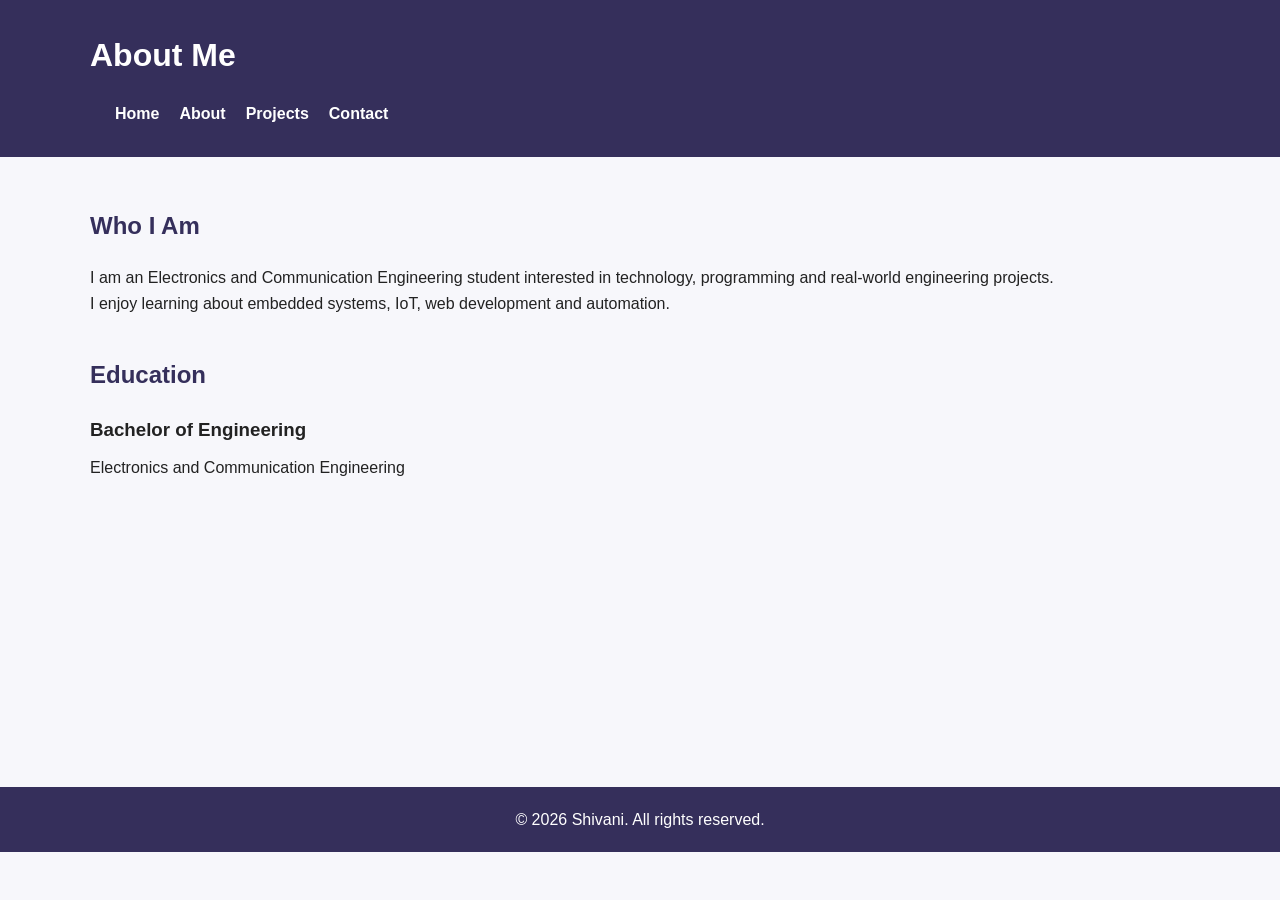
==== about.html @ 30cf545a "create portfolio website" ====
<!DOCTYPE html>
<html lang="en">
<head>
    <meta charset="UTF-8">

    <meta name="viewport"
          content="width=device-width, initial-scale=1.0">

    <meta name="description"
          content="Learn more about Shivani, an Electronics and Communication Engineering student.">

    <meta name="author"
          content="Shivani">

    <title>About | Shivani Portfolio</title>

    <link rel="stylesheet" href="css/style.css">
</head>

<body>

    <header>
        <div class="container">
            <h1>About Me</h1>

            <nav aria-label="Main navigation">
                <ul>
                    <li><a href="index.html">Home</a></li>
                    <li><a href="about.html" aria-current="page">About</a></li>
                    <li><a href="projects.html">Projects</a></li>
                    <li><a href="contact.html">Contact</a></li>
                </ul>
            </nav>
        </div>
    </header>

    <main id="main-content">

        <article class="container">

            <section aria-labelledby="intro-heading">
                <h2 id="intro-heading">Who I Am</h2>

                <p>
                    I am an Electronics and Communication Engineering student
                    interested in technology, programming and real-world
                    engineering projects.
                </p>

                <p>
                    I enjoy learning about embedded systems, IoT,
                    web development and automation.
                </p>
            </section>

            <section aria-labelledby="education-heading">
                <h2 id="education-heading">Education</h2>

                <h3>Bachelor of Engineering</h3>

                <p>
                    Electronics and Communication Engineering
                </p>
            </section>

        </article>

    </main>

    <footer>
        <div class="container">
            <p>&copy; 2026 Shivani. All rights reserved.</p>
        </div>
    </footer>

</body>
</html>
---- css/style.css ----
/* Basic reset */
* {
    box-sizing: border-box;
    margin: 0;
    padding: 0;
}

/* Page */
body {
    font-family: Arial, sans-serif;
    line-height: 1.6;
    background-color: #f7f7fb;
    color: #222;
}

/* Container */
.container {
    width: 90%;
    max-width: 1100px;
    margin: auto;
}

/* Header */
header {
    background-color: #352f5b;
    color: white;
    padding: 30px 0;
}

header h1 {
    margin-bottom: 8px;
}

/* Navigation */
nav {
    margin-top: 20px;
}

nav ul {
    list-style: none;
    display: flex;
    gap: 20px;
    flex-wrap: wrap;
}

nav a {
    color: white;
    text-decoration: none;
    font-weight: bold;
}

nav a:hover,
nav a:focus {
    text-decoration: underline;
}

/* Main */
main {
    padding: 50px 0;
    min-height: 70vh;
}

section {
    margin-bottom: 40px;
}

h2 {
    margin-bottom: 20px;
    color: #352f5b;
}

h3 {
    margin-bottom: 10px;
}

/* Lists */
ul {
    padding-left: 25px;
}

/* Button */
.button,
button {
    display: inline-block;
    margin-top: 20px;
    padding: 12px 20px;
    background-color: #352f5b;
    color: white;
    border: none;
    border-radius: 5px;
    text-decoration: none;
    cursor: pointer;
    font-size: 1rem;
}

.button:hover,
button:hover {
    background-color: #51477d;
}

/* Project cards */
.project-card {
    background: white;
    padding: 25px;
    margin-bottom: 20px;
    border-radius: 8px;
    box-shadow: 0 2px 8px rgba(0, 0, 0, 0.1);
}

/* Form */
form {
    max-width: 700px;
}

fieldset {
    border: 2px solid #ccc;
    padding: 25px;
    border-radius: 8px;
}

legend {
    font-weight: bold;
    padding: 0 10px;
}

.form-group {
    margin-bottom: 20px;
}

label {
    display: block;
    font-weight: bold;
    margin-bottom: 7px;
}

input,
textarea {
    width: 100%;
    padding: 12px;
    border: 2px solid #aaa;
    border-radius: 5px;
    font-size: 1rem;
}

/* Keyboard focus */
a:focus,
button:focus,
input:focus,
textarea:focus {
    outline: 3px solid #ffbf47;
    outline-offset: 3px;
}

/* Footer */
footer {
    background-color: #352f5b;
    color: white;
    text-align: center;
    padding: 20px 0;
}

/* Mobile */
@media (max-width: 600px) {

    nav ul {
        flex-direction: column;
        gap: 10px;
    }

    header {
        text-align: center;
    }
}
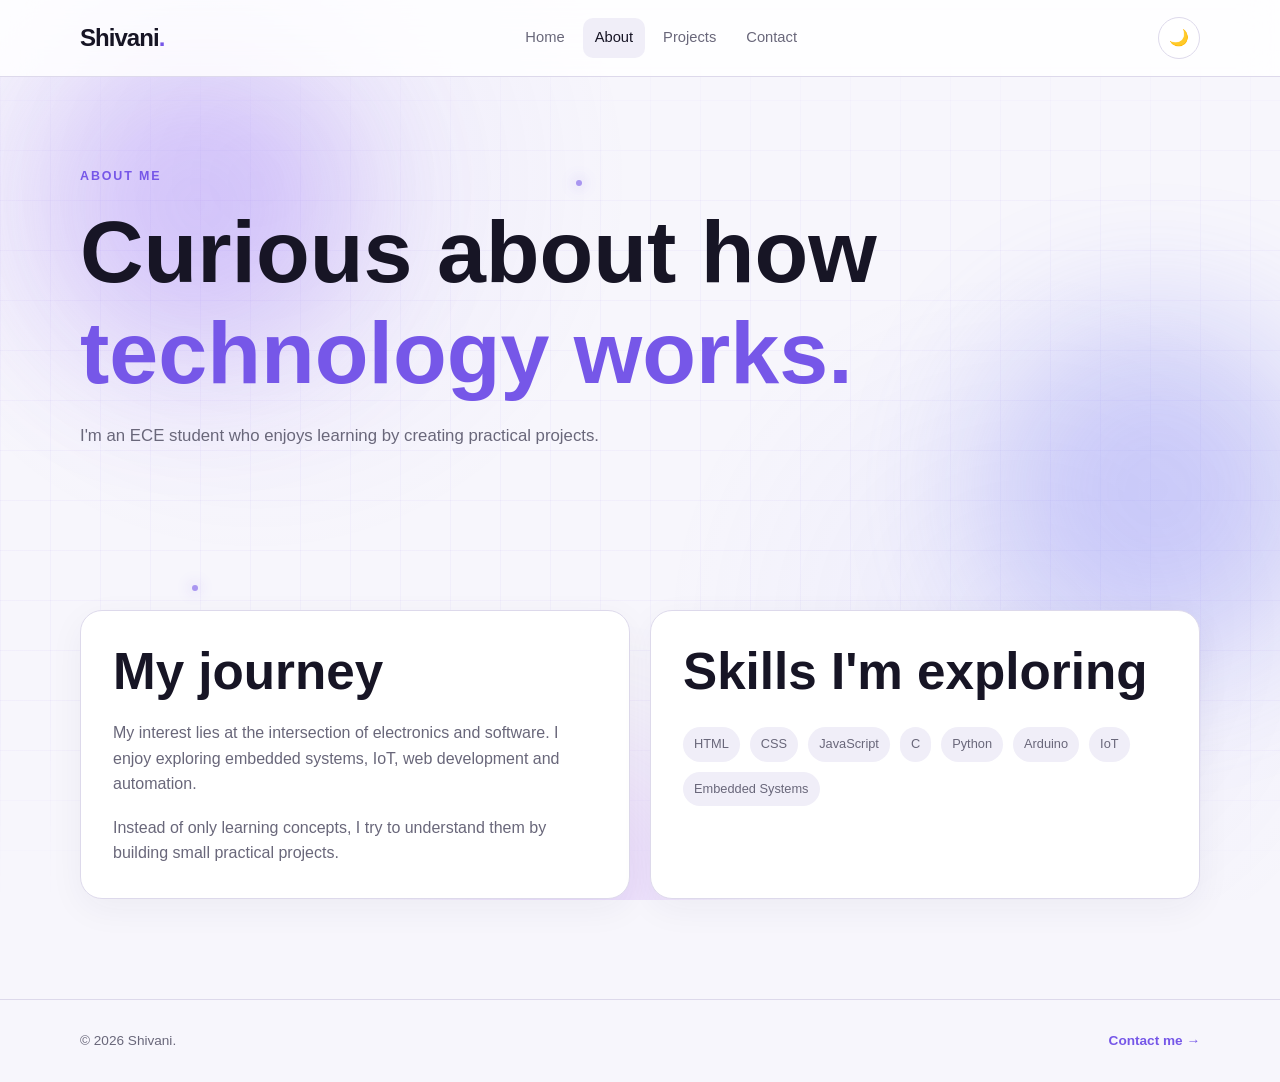
==== commit d81fcd91: "shivani" ====
--- a/about.html
+++ b/about.html
@@ -1,77 +1,193 @@
 <!DOCTYPE html>
 <html lang="en">
+
 <head>
+
     <meta charset="UTF-8">
 
-    <meta name="viewport"
-          content="width=device-width, initial-scale=1.0">
+    <meta
+        name="viewport"
+        content="width=device-width, initial-scale=1.0"
+    >
 
-    <meta name="description"
-          content="Learn more about Shivani, an Electronics and Communication Engineering student.">
+    <meta
+        name="description"
+        content="Learn more about Shivani, an ECE student interested in embedded systems, IoT and web development."
+    >
 
-    <meta name="author"
-          content="Shivani">
-
-    <title>About | Shivani Portfolio</title>
+    <title>About | Shivani</title>
 
     <link rel="stylesheet" href="css/style.css">
+
 </head>
+
 
 <body>
 
-    <header>
-        <div class="container">
-            <h1>About Me</h1>
+    <!-- Animated background -->
 
-            <nav aria-label="Main navigation">
-                <ul>
-                    <li><a href="index.html">Home</a></li>
-                    <li><a href="about.html" aria-current="page">About</a></li>
-                    <li><a href="projects.html">Projects</a></li>
-                    <li><a href="contact.html">Contact</a></li>
-                </ul>
+    <div class="ambient-background" aria-hidden="true">
+
+        <div class="background-grid"></div>
+
+        <span class="ambient-orb orb-one"></span>
+        <span class="ambient-orb orb-two"></span>
+        <span class="ambient-orb orb-three"></span>
+
+        <span class="floating-dot dot-one"></span>
+        <span class="floating-dot dot-two"></span>
+        <span class="floating-dot dot-three"></span>
+
+    </div>
+
+
+    <!-- Header -->
+
+    <header class="site-header">
+
+        <div class="container nav-container">
+
+            <a href="index.html" class="logo">
+                Shivani<span>.</span>
+            </a>
+
+            <nav class="main-nav" aria-label="Main navigation">
+
+                <a href="index.html">
+                    Home
+                </a>
+
+                <a
+                    href="about.html"
+                    class="active"
+                    aria-current="page"
+                >
+                    About
+                </a>
+
+                <a href="projects.html">
+                    Projects
+                </a>
+
+                <a href="contact.html">
+                    Contact
+                </a>
+
             </nav>
+
+            <button
+                type="button"
+                class="theme-toggle"
+                id="themeToggle"
+                aria-label="Switch to dark mode"
+                aria-pressed="false"
+            >
+                🌙
+            </button>
+
         </div>
+
     </header>
 
-    <main id="main-content">
 
-        <article class="container">
+    <main>
 
-            <section aria-labelledby="intro-heading">
-                <h2 id="intro-heading">Who I Am</h2>
+        <section class="page-hero">
+
+            <div class="container">
+
+                <p class="eyebrow">
+                    ABOUT ME
+                </p>
+
+                <h1>
+                    Curious about how
+                    <span>technology works.</span>
+                </h1>
 
                 <p>
-                    I am an Electronics and Communication Engineering student
-                    interested in technology, programming and real-world
-                    engineering projects.
+                    I'm an ECE student who enjoys learning by
+                    creating practical projects.
                 </p>
 
-                <p>
-                    I enjoy learning about embedded systems, IoT,
-                    web development and automation.
-                </p>
-            </section>
+            </div>
 
-            <section aria-labelledby="education-heading">
-                <h2 id="education-heading">Education</h2>
+        </section>
 
-                <h3>Bachelor of Engineering</h3>
 
-                <p>
-                    Electronics and Communication Engineering
-                </p>
-            </section>
+        <section class="section">
 
-        </article>
+            <div class="container about-grid">
+
+                <div class="about-card">
+
+                    <h2>
+                        My journey
+                    </h2>
+
+                    <p>
+                        My interest lies at the intersection of
+                        electronics and software. I enjoy exploring
+                        embedded systems, IoT, web development and
+                        automation.
+                    </p>
+
+                    <p>
+                        Instead of only learning concepts,
+                        I try to understand them by building
+                        small practical projects.
+                    </p>
+
+                </div>
+
+
+                <div class="about-card">
+
+                    <h2>
+                        Skills I'm exploring
+                    </h2>
+
+                    <div class="skill-list">
+
+                        <span>HTML</span>
+                        <span>CSS</span>
+                        <span>JavaScript</span>
+                        <span>C</span>
+                        <span>Python</span>
+                        <span>Arduino</span>
+                        <span>IoT</span>
+                        <span>Embedded Systems</span>
+
+                    </div>
+
+                </div>
+
+            </div>
+
+        </section>
 
     </main>
 
-    <footer>
-        <div class="container">
-            <p>&copy; 2026 Shivani. All rights reserved.</p>
+
+    <footer class="site-footer">
+
+        <div class="container footer-content">
+
+            <p>
+                © 2026 Shivani.
+            </p>
+
+            <a href="contact.html">
+                Contact me →
+            </a>
+
         </div>
+
     </footer>
 
+
+    <script src="javascript/script.js"></script>
+
 </body>
+
 </html>
--- a/css/style.css
+++ b/css/style.css
@@ -1,173 +1,1846 @@
-/* Basic reset */
+/* =========================================
+   SHIVANI PORTFOLIO
+   Modern Responsive CSS
+========================================= */
+
+
+/* =========================================
+   1. VARIABLES
+========================================= */
+
+:root {
+
+    --background: #f7f6fc;
+    --surface: #ffffff;
+    --surface-soft: #f0eef8;
+
+    --text: #171525;
+    --text-light: #69677a;
+
+    --primary: #7657e8;
+    --primary-dark: #5940bd;
+    --accent: #a78bfa;
+
+    --border: #ddd9eb;
+
+    --header: rgba(255, 255, 255, 0.82);
+
+    --shadow:
+        0 20px 60px rgba(54, 38, 100, 0.12);
+
+    --radius: 22px;
+
+    --container: 1120px;
+
+    --transition:
+        0.3s ease;
+}
+
+
+/* DARK MODE */
+
+[data-theme="dark"] {
+
+    --background: #0d0d18;
+    --surface: #171725;
+    --surface-soft: #202035;
+
+    --text: #f5f4ff;
+    --text-light: #b5b3c7;
+
+    --primary: #a78bfa;
+    --primary-dark: #8b5cf6;
+    --accent: #c4b5fd;
+
+    --border: #303047;
+
+    --header: rgba(13, 13, 24, 0.82);
+
+    --shadow:
+        0 20px 60px rgba(0, 0, 0, 0.35);
+}
+
+
+/* =========================================
+   2. RESET
+========================================= */
+
 * {
-    box-sizing: border-box;
     margin: 0;
     padding: 0;
-}
-
-/* Page */
+    box-sizing: border-box;
+}
+
+
+html {
+    scroll-behavior: smooth;
+}
+
+
 body {
-    font-family: Arial, sans-serif;
+
+    min-height: 100vh;
+
+    background: var(--background);
+
+    color: var(--text);
+
+    font-family:
+        Arial,
+        Helvetica,
+        sans-serif;
+
     line-height: 1.6;
-    background-color: #f7f7fb;
-    color: #222;
-}
-
-/* Container */
-.container {
-    width: 90%;
-    max-width: 1100px;
-    margin: auto;
-}
-
-/* Header */
-header {
-    background-color: #352f5b;
-    color: white;
-    padding: 30px 0;
-}
-
-header h1 {
-    margin-bottom: 8px;
-}
-
-/* Navigation */
-nav {
-    margin-top: 20px;
-}
-
-nav ul {
-    list-style: none;
-    display: flex;
-    gap: 20px;
-    flex-wrap: wrap;
-}
-
-nav a {
-    color: white;
+
+    transition:
+        background 0.4s ease,
+        color 0.4s ease;
+}
+
+
+img {
+    max-width: 100%;
+}
+
+
+a {
+    color: inherit;
     text-decoration: none;
-    font-weight: bold;
-}
-
-nav a:hover,
-nav a:focus {
-    text-decoration: underline;
-}
-
-/* Main */
-main {
-    padding: 50px 0;
-    min-height: 70vh;
-}
-
-section {
-    margin-bottom: 40px;
-}
-
-h2 {
-    margin-bottom: 20px;
-    color: #352f5b;
-}
-
-h3 {
-    margin-bottom: 10px;
-}
-
-/* Lists */
-ul {
-    padding-left: 25px;
-}
-
-/* Button */
-.button,
-button {
-    display: inline-block;
-    margin-top: 20px;
-    padding: 12px 20px;
-    background-color: #352f5b;
-    color: white;
-    border: none;
-    border-radius: 5px;
-    text-decoration: none;
-    cursor: pointer;
-    font-size: 1rem;
-}
-
-.button:hover,
-button:hover {
-    background-color: #51477d;
-}
-
-/* Project cards */
-.project-card {
-    background: white;
-    padding: 25px;
-    margin-bottom: 20px;
-    border-radius: 8px;
-    box-shadow: 0 2px 8px rgba(0, 0, 0, 0.1);
-}
-
-/* Form */
-form {
-    max-width: 700px;
-}
-
-fieldset {
-    border: 2px solid #ccc;
-    padding: 25px;
-    border-radius: 8px;
-}
-
-legend {
-    font-weight: bold;
-    padding: 0 10px;
-}
-
-.form-group {
-    margin-bottom: 20px;
-}
-
-label {
-    display: block;
-    font-weight: bold;
-    margin-bottom: 7px;
-}
-
+}
+
+
+button,
 input,
 textarea {
+    font: inherit;
+}
+
+
+/* =========================================
+   3. COMMON
+========================================= */
+
+.container {
+
+    width: min(
+        calc(100% - 32px),
+        var(--container)
+    );
+
+    margin-inline: auto;
+}
+
+
+.section {
+    padding: 80px 0;
+}
+
+
+.eyebrow {
+
+    margin-bottom: 14px;
+
+    color: var(--primary);
+
+    font-size: 0.78rem;
+
+    font-weight: 700;
+
+    letter-spacing: 0.15em;
+}
+
+
+h1,
+h2,
+h3 {
+
+    line-height: 1.15;
+}
+
+
+h1 {
+    font-size: clamp(
+        2.6rem,
+        8vw,
+        5.5rem
+    );
+}
+
+
+h2 {
+    font-size: clamp(
+        2rem,
+        5vw,
+        3.2rem
+    );
+}
+
+
+h3 {
+    font-size: 1.35rem;
+}
+
+
+p {
+    color: var(--text-light);
+}
+
+
+/* =========================================
+   4. ANIMATED BACKGROUND
+========================================= */
+
+.ambient-background {
+
+    position: fixed;
+
+    inset: 0;
+
+    z-index: -1;
+
+    overflow: hidden;
+
+    pointer-events: none;
+
+    background:
+        radial-gradient(
+            circle at 20% 20%,
+            rgba(118, 87, 232, 0.08),
+            transparent 30%
+        ),
+        radial-gradient(
+            circle at 80% 70%,
+            rgba(99, 102, 241, 0.07),
+            transparent 30%
+        );
+
+    --mouse-x: 0px;
+    --mouse-y: 0px;
+}
+
+
+.background-grid {
+
+    position: absolute;
+
+    inset: 0;
+
+    background-image:
+        linear-gradient(
+            rgba(118, 87, 232, 0.045) 1px,
+            transparent 1px
+        ),
+        linear-gradient(
+            90deg,
+            rgba(118, 87, 232, 0.045) 1px,
+            transparent 1px
+        );
+
+    background-size: 50px 50px;
+
+    mask-image:
+        linear-gradient(
+            to bottom,
+            transparent,
+            black 20%,
+            black 80%,
+            transparent
+        );
+}
+
+
+.ambient-orb {
+
+    position: absolute;
+
+    border-radius: 50%;
+
+    filter: blur(70px);
+
+    opacity: 0.28;
+}
+
+
+.orb-one {
+
+    width: 320px;
+    height: 320px;
+
+    top: 5%;
+    left: 3%;
+
+    background: #8b5cf6;
+
+    transform:
+        translate(
+            calc(var(--mouse-x) * 0.3),
+            calc(var(--mouse-y) * 0.3)
+        );
+
+    animation:
+        orbOne 12s ease-in-out infinite;
+}
+
+
+.orb-two {
+
+    width: 350px;
+    height: 350px;
+
+    right: -50px;
+    top: 35%;
+
+    background: #6366f1;
+
+    transform:
+        translate(
+            calc(var(--mouse-x) * -0.2),
+            calc(var(--mouse-y) * -0.2)
+        );
+
+    animation:
+        orbTwo 15s ease-in-out infinite;
+}
+
+
+.orb-three {
+
+    width: 250px;
+    height: 250px;
+
+    left: 35%;
+    bottom: -100px;
+
+    background: #c084fc;
+
+    animation:
+        orbThree 10s ease-in-out infinite;
+}
+
+
+@keyframes orbOne {
+
+    0%,
+    100% {
+        transform:
+            translate(
+                calc(var(--mouse-x) * 0.3),
+                calc(var(--mouse-y) * 0.3)
+            );
+    }
+
+    50% {
+        margin-top: 40px;
+        margin-left: 30px;
+    }
+}
+
+
+@keyframes orbTwo {
+
+    0%,
+    100% {
+        margin-top: 0;
+    }
+
+    50% {
+        margin-top: -50px;
+    }
+}
+
+
+@keyframes orbThree {
+
+    0%,
+    100% {
+        transform: scale(1);
+    }
+
+    50% {
+        transform: scale(1.15);
+    }
+}
+
+
+.floating-dot {
+
+    position: absolute;
+
+    width: 6px;
+    height: 6px;
+
+    border-radius: 50%;
+
+    background: var(--primary);
+
+    box-shadow:
+        0 0 15px var(--primary);
+
+    opacity: 0.6;
+
+    animation:
+        floatingDot 7s ease-in-out infinite;
+}
+
+
+.dot-one {
+    top: 20%;
+    left: 45%;
+}
+
+
+.dot-two {
+    top: 65%;
+    left: 15%;
+
+    animation-delay: 1s;
+}
+
+
+.dot-three {
+    top: 80%;
+    right: 15%;
+
+    animation-delay: 2s;
+}
+
+
+@keyframes floatingDot {
+
+    0%,
+    100% {
+        transform: translateY(0);
+    }
+
+    50% {
+        transform: translateY(-25px);
+    }
+}
+
+
+/* =========================================
+   5. HEADER
+========================================= */
+
+.site-header {
+
+    position: sticky;
+
+    top: 0;
+
+    z-index: 100;
+
+    background: var(--header);
+
+    border-bottom:
+        1px solid var(--border);
+
+    backdrop-filter: blur(18px);
+
+}
+
+
+.nav-container {
+
+    min-height: 76px;
+
+    display: flex;
+
+    align-items: center;
+
+    justify-content: space-between;
+
+    gap: 20px;
+}
+
+
+.logo {
+
+    font-size: 1.5rem;
+
+    font-weight: 800;
+
+    letter-spacing: -0.04em;
+}
+
+
+.logo span {
+    color: var(--primary);
+}
+
+
+.main-nav {
+
+    display: flex;
+
+    align-items: center;
+
+    gap: 6px;
+}
+
+
+.main-nav a {
+
+    padding: 8px 12px;
+
+    color: var(--text-light);
+
+    font-size: 0.92rem;
+
+    border-radius: 10px;
+
+    transition:
+        color var(--transition),
+        background var(--transition);
+}
+
+
+.main-nav a:hover,
+.main-nav a.active {
+
+    color: var(--text);
+
+    background: var(--surface-soft);
+}
+
+
+.theme-toggle {
+
+    width: 42px;
+    height: 42px;
+
+    display: grid;
+
+    place-items: center;
+
+    border:
+        1px solid var(--border);
+
+    border-radius: 50%;
+
+    background: var(--surface);
+
+    color: var(--text);
+
+    cursor: pointer;
+
+    transition:
+        transform var(--transition),
+        background var(--transition);
+}
+
+
+.theme-toggle:hover {
+
+    transform: rotate(15deg) scale(1.05);
+
+    background: var(--surface-soft);
+}
+
+
+/* =========================================
+   6. HERO
+========================================= */
+
+.hero-section {
+
+    min-height:
+        calc(100vh - 76px);
+
+    display: flex;
+
+    align-items: center;
+
+    padding: 70px 0;
+}
+
+
+.hero-grid {
+
+    display: grid;
+
+    gap: 50px;
+
+    align-items: center;
+}
+
+
+.hero-content {
+
+    max-width: 700px;
+}
+
+
+.hero-content h1 span,
+.page-hero h1 span {
+
+    display: block;
+
+    color: var(--primary);
+}
+
+
+.hero-description {
+
+    max-width: 600px;
+
+    margin-top: 24px;
+
+    font-size: 1.08rem;
+}
+
+
+.hero-buttons {
+
+    display: flex;
+
+    flex-wrap: wrap;
+
+    gap: 12px;
+
+    margin-top: 30px;
+}
+
+
+.btn {
+
+    display: inline-flex;
+
+    align-items: center;
+
+    justify-content: center;
+
+    min-height: 48px;
+
+    padding: 0 20px;
+
+    border-radius: 12px;
+
+    font-weight: 700;
+
+    transition:
+        transform var(--transition),
+        box-shadow var(--transition);
+}
+
+
+.btn:hover {
+
+    transform: translateY(-3px);
+}
+
+
+.btn-primary {
+
+    background: var(--primary);
+
+    color: white;
+
+    box-shadow:
+        0 10px 30px
+        rgba(118, 87, 232, 0.25);
+}
+
+
+.btn-primary:hover {
+
+    box-shadow:
+        0 15px 35px
+        rgba(118, 87, 232, 0.35);
+}
+
+
+.btn-secondary {
+
+    border:
+        1px solid var(--border);
+
+    background: var(--surface);
+
+    color: var(--text);
+}
+
+
+.hero-stats {
+
+    display: flex;
+
+    flex-wrap: wrap;
+
+    gap: 35px;
+
+    margin-top: 50px;
+}
+
+
+.hero-stats div {
+
+    display: flex;
+
+    flex-direction: column;
+}
+
+
+.hero-stats strong {
+
+    font-size: 1.2rem;
+}
+
+
+.hero-stats span {
+
+    color: var(--text-light);
+
+    font-size: 0.8rem;
+}
+
+
+/* =========================================
+   7. HERO IMAGE
+========================================= */
+
+.hero-visual {
+
+    position: relative;
+
+    display: flex;
+
+    justify-content: center;
+
+    align-items: center;
+}
+
+
+.image-card {
+
+    position: relative;
+
+    width: min(
+        100%,
+        430px
+    );
+
+    padding: 10px;
+
+    border:
+        1px solid var(--border);
+
+    border-radius: 28px;
+
+    background:
+        linear-gradient(
+            135deg,
+            rgba(255,255,255,0.4),
+            rgba(139,92,246,0.15)
+        );
+
+    box-shadow: var(--shadow);
+
+    transform: rotate(2deg);
+
+    transition:
+        transform 0.4s ease;
+}
+
+
+.image-card:hover {
+
+    transform:
+        rotate(0deg)
+        translateY(-8px);
+}
+
+
+.image-card img {
+
+    display: block;
+
     width: 100%;
-    padding: 12px;
-    border: 2px solid #aaa;
-    border-radius: 5px;
-    font-size: 1rem;
-}
-
-/* Keyboard focus */
-a:focus,
-button:focus,
-input:focus,
-textarea:focus {
-    outline: 3px solid #ffbf47;
+
+    height: 480px;
+
+    object-fit: cover;
+
+    border-radius: 20px;
+}
+
+
+.image-caption {
+
+    position: absolute;
+
+    left: 28px;
+    bottom: 28px;
+
+    padding:
+        10px 16px;
+
+    border-radius: 999px;
+
+    background:
+        rgba(20, 18, 35, 0.78);
+
+    color: white;
+
+    backdrop-filter: blur(10px);
+
+    font-size: 0.88rem;
+}
+
+
+.image-caption span {
+
+    color: #c4b5fd;
+
+    margin-right: 5px;
+}
+
+
+.floating-card {
+
+    position: absolute;
+
+    right: -10px;
+    bottom: 30px;
+
+    display: flex;
+
+    align-items: center;
+
+    gap: 10px;
+
+    padding: 12px 16px;
+
+    border:
+        1px solid var(--border);
+
+    border-radius: 16px;
+
+    background:
+        color-mix(
+            in srgb,
+            var(--surface) 85%,
+            transparent
+        );
+
+    box-shadow: var(--shadow);
+
+    backdrop-filter: blur(12px);
+
+    animation:
+        floatingCard 5s ease-in-out infinite;
+}
+
+
+.floating-icon {
+
+    width: 34px;
+    height: 34px;
+
+    display: grid;
+
+    place-items: center;
+
+    border-radius: 10px;
+
+    background:
+        rgba(118, 87, 232, 0.15);
+
+    color: var(--primary);
+}
+
+
+.floating-card strong,
+.floating-card small {
+
+    display: block;
+}
+
+
+.floating-card small {
+
+    color: var(--text-light);
+
+    font-size: 0.72rem;
+}
+
+
+@keyframes floatingCard {
+
+    0%,
+    100% {
+        transform: translateY(0);
+    }
+
+    50% {
+        transform: translateY(-10px);
+    }
+}
+
+
+/* =========================================
+   8. SECTION HEADING
+========================================= */
+
+.section-heading {
+
+    max-width: 650px;
+
+    margin-bottom: 45px;
+}
+
+
+.section-heading p:last-child {
+
+    margin-top: 15px;
+}
+
+
+/* =========================================
+   9. FEATURE CARDS
+========================================= */
+
+.feature-grid {
+
+    display: grid;
+
+    gap: 18px;
+}
+
+
+.feature-card {
+
+    padding: 30px;
+
+    border:
+        1px solid var(--border);
+
+    border-radius: var(--radius);
+
+    background: var(--surface);
+
+    box-shadow:
+        0 10px 35px
+        rgba(40, 30, 80, 0.05);
+
+    transition:
+        transform var(--transition),
+        box-shadow var(--transition),
+        border-color var(--transition);
+}
+
+
+.feature-card:hover {
+
+    transform: translateY(-7px);
+
+    box-shadow: var(--shadow);
+
+    border-color:
+        rgba(118, 87, 232, 0.4);
+}
+
+
+.feature-icon {
+
+    width: 50px;
+    height: 50px;
+
+    display: grid;
+
+    place-items: center;
+
+    margin-bottom: 22px;
+
+    border-radius: 15px;
+
+    background:
+        rgba(118, 87, 232, 0.12);
+
+    color: var(--primary);
+
+    font-weight: 800;
+}
+
+
+.feature-card p {
+
+    margin-top: 12px;
+}
+
+
+/* =========================================
+   10. VISUAL SECTION
+========================================= */
+
+.visual-section {
+
+    padding: 60px 0 100px;
+}
+
+
+.visual-grid {
+
+    display: grid;
+
+    gap: 45px;
+
+    align-items: center;
+}
+
+
+.visual-content {
+
+    max-width: 600px;
+}
+
+
+.visual-content h2 {
+
+    margin-bottom: 18px;
+}
+
+
+.text-link {
+
+    display: inline-block;
+
+    margin-top: 25px;
+
+    color: var(--primary);
+
+    font-weight: 700;
+}
+
+
+.project-visual {
+
+    position: relative;
+}
+
+
+.project-visual img {
+
+    display: block;
+
+    width: 100%;
+
+    height: 330px;
+
+    object-fit: cover;
+
+    border-radius: 24px;
+
+    border:
+        1px solid var(--border);
+
+    box-shadow: var(--shadow);
+
+    transition:
+        transform var(--transition);
+}
+
+
+.project-visual:hover img {
+
+    transform: scale(1.02);
+}
+
+
+.visual-label {
+
+    position: absolute;
+
+    right: 20px;
+    bottom: 20px;
+
+    padding:
+        10px 15px;
+
+    border-radius: 999px;
+
+    background:
+        rgba(20, 18, 35, 0.82);
+
+    color: white;
+
+    font-size: 0.8rem;
+
+    backdrop-filter: blur(10px);
+}
+
+
+/* =========================================
+   11. PAGE HERO
+========================================= */
+
+.page-hero {
+
+    padding:
+        90px 0 60px;
+}
+
+
+.page-hero p:last-child {
+
+    max-width: 650px;
+
+    margin-top: 20px;
+
+    font-size: 1.05rem;
+}
+
+
+/* =========================================
+   12. ABOUT
+========================================= */
+
+.about-grid {
+
+    display: grid;
+
+    gap: 20px;
+}
+
+
+.about-card {
+
+    padding: 32px;
+
+    border:
+        1px solid var(--border);
+
+    border-radius: var(--radius);
+
+    background: var(--surface);
+
+    box-shadow:
+        0 10px 35px
+        rgba(40, 30, 80, 0.05);
+}
+
+
+.about-card p {
+
+    margin-top: 18px;
+}
+
+
+.skill-list {
+
+    display: flex;
+
+    flex-wrap: wrap;
+
+    gap: 10px;
+
+    margin-top: 25px;
+}
+
+
+.skill-list span,
+.tag-list span {
+
+    padding:
+        7px 11px;
+
+    border-radius: 999px;
+
+    background: var(--surface-soft);
+
+    color: var(--text-light);
+
+    font-size: 0.8rem;
+}
+
+
+/* =========================================
+   13. PROJECTS
+========================================= */
+
+.project-grid {
+
+    display: grid;
+
+    gap: 20px;
+}
+
+
+.project-card {
+
+    position: relative;
+
+    min-height: 300px;
+
+    padding: 30px;
+
+    border:
+        1px solid var(--border);
+
+    border-radius: var(--radius);
+
+    background: var(--surface);
+
+    box-shadow:
+        0 10px 35px
+        rgba(40, 30, 80, 0.05);
+
+    overflow: hidden;
+
+    transition:
+        transform var(--transition),
+        box-shadow var(--transition);
+}
+
+
+.project-card::after {
+
+    content: "";
+
+    position: absolute;
+
+    width: 140px;
+    height: 140px;
+
+    right: -50px;
+    bottom: -50px;
+
+    border-radius: 50%;
+
+    background:
+        rgba(118, 87, 232, 0.08);
+}
+
+
+.project-card:hover {
+
+    transform: translateY(-7px);
+
+    box-shadow: var(--shadow);
+}
+
+
+.project-number {
+
+    color: var(--primary);
+
+    font-size: 2rem;
+
+    font-weight: 800;
+}
+
+
+.project-type {
+
+    margin-top: 15px;
+
+    color: var(--primary);
+
+    font-size: 0.78rem;
+
+    font-weight: 700;
+
+    text-transform: uppercase;
+
+    letter-spacing: 0.1em;
+}
+
+
+.project-card h2 {
+
+    margin-top: 8px;
+
+    font-size: 1.7rem;
+}
+
+
+.project-card > p:not(.project-type) {
+
+    margin-top: 15px;
+}
+
+
+.tag-list {
+
+    display: flex;
+
+    flex-wrap: wrap;
+
+    gap: 8px;
+
+    margin-top: 25px;
+}
+
+
+/* =========================================
+   14. CONTACT
+========================================= */
+
+.contact-grid {
+
+    display: grid;
+
+    gap: 30px;
+}
+
+
+.contact-info,
+.contact-form {
+
+    padding: 30px;
+
+    border:
+        1px solid var(--border);
+
+    border-radius: var(--radius);
+
+    background: var(--surface);
+
+    box-shadow:
+        0 10px 35px
+        rgba(40, 30, 80, 0.05);
+}
+
+
+.contact-info > p {
+
+    margin-top: 15px;
+}
+
+
+.contact-item {
+
+    display: flex;
+
+    gap: 15px;
+
+    margin-top: 30px;
+}
+
+
+.contact-item > span {
+
+    color: var(--primary);
+
+    font-weight: 800;
+}
+
+
+.contact-item p {
+
+    margin-top: 3px;
+}
+
+
+.form-group {
+
+    margin-bottom: 20px;
+}
+
+
+.form-group label {
+
+    display: block;
+
+    margin-bottom: 8px;
+
+    font-weight: 700;
+}
+
+
+.form-group input,
+.form-group textarea {
+
+    width: 100%;
+
+    padding: 13px 15px;
+
+    border:
+        1px solid var(--border);
+
+    border-radius: 12px;
+
+    background: var(--background);
+
+    color: var(--text);
+
+    outline: none;
+
+    transition:
+        border-color var(--transition),
+        box-shadow var(--transition);
+}
+
+
+.form-group textarea {
+
+    resize: vertical;
+}
+
+
+.form-group input:focus,
+.form-group textarea:focus {
+
+    border-color: var(--primary);
+
+    box-shadow:
+        0 0 0 4px
+        rgba(118, 87, 232, 0.12);
+}
+
+
+/* =========================================
+   15. FOOTER
+========================================= */
+
+.site-footer {
+
+    padding: 30px 0;
+
+    border-top:
+        1px solid var(--border);
+}
+
+
+.footer-content {
+
+    display: flex;
+
+    flex-wrap: wrap;
+
+    align-items: center;
+
+    justify-content: space-between;
+
+    gap: 15px;
+}
+
+
+.footer-content p {
+
+    font-size: 0.85rem;
+}
+
+
+.footer-content a {
+
+    color: var(--primary);
+
+    font-weight: 700;
+
+    font-size: 0.85rem;
+}
+
+
+/* =========================================
+   16. FOCUS ACCESSIBILITY
+========================================= */
+
+a:focus-visible,
+button:focus-visible,
+input:focus-visible,
+textarea:focus-visible {
+
+    outline:
+        3px solid var(--accent);
+
     outline-offset: 3px;
 }
 
-/* Footer */
-footer {
-    background-color: #352f5b;
-    color: white;
-    text-align: center;
-    padding: 20px 0;
-}
-
-/* Mobile */
-@media (max-width: 600px) {
-
-    nav ul {
-        flex-direction: column;
-        gap: 10px;
-    }
-
-    header {
-        text-align: center;
+
+/* =========================================
+   17. TABLET
+========================================= */
+
+@media (min-width: 768px) {
+
+    .hero-grid {
+
+        grid-template-columns:
+            1.05fr
+            0.95fr;
+
+        gap: 60px;
+    }
+
+
+    .feature-grid {
+
+        grid-template-columns:
+            repeat(3, 1fr);
+    }
+
+
+    .visual-grid {
+
+        grid-template-columns:
+            1fr
+            1fr;
+    }
+
+
+    .about-grid {
+
+        grid-template-columns:
+            1fr
+            1fr;
+    }
+
+
+    .project-grid {
+
+        grid-template-columns:
+            repeat(2, 1fr);
+    }
+
+
+    .contact-grid {
+
+        grid-template-columns:
+            0.8fr
+            1.2fr;
+    }
+
+}
+
+
+/* =========================================
+   18. DESKTOP
+========================================= */
+
+@media (min-width: 1024px) {
+
+    .hero-grid {
+
+        gap: 90px;
+    }
+
+
+    .section {
+
+        padding: 100px 0;
+    }
+
+
+    .image-card {
+
+        width: 430px;
+    }
+
+
+    .project-visual img {
+
+        height: 380px;
+    }
+
+}
+
+
+/* =========================================
+   19. MOBILE
+========================================= */
+
+@media (max-width: 767px) {
+
+    .nav-container {
+
+        flex-wrap: wrap;
+
+        padding:
+            12px 0;
+    }
+
+
+    .main-nav {
+
+        order: 3;
+
+        width: 100%;
+
+        justify-content: center;
+
+        overflow-x: auto;
+    }
+
+
+    .main-nav a {
+
+        white-space: nowrap;
+    }
+
+
+    .hero-section {
+
+        padding:
+            60px 0;
+    }
+
+
+    .hero-stats {
+
+        gap: 20px;
+    }
+
+
+    .image-card img {
+
+        height: 380px;
+    }
+
+
+    .floating-card {
+
+        right: 5px;
+
+        bottom: 20px;
+    }
+
+
+    .background-grid {
+
+        background-size: 35px 35px;
+    }
+
+
+    .ambient-orb {
+
+        filter: blur(55px);
+    }
+
+}
+
+
+/* =========================================
+   20. REDUCED MOTION
+========================================= */
+
+@media (prefers-reduced-motion: reduce) {
+
+    html {
+        scroll-behavior: auto;
+    }
+
+
+    *,
+    *::before,
+    *::after {
+
+        animation-duration: 0.01ms !important;
+
+        animation-iteration-count: 1 !important;
+
+        transition-duration: 0.01ms !important;
+    }
+
+}
+/* =========================================
+   NO-IMAGE HERO DESIGN
+========================================= */
+
+.code-card {
+
+    position: relative;
+
+    width: min(100%, 430px);
+
+    min-height: 360px;
+
+    padding: 25px;
+
+    border: 1px solid var(--border);
+
+    border-radius: 24px;
+
+    background: var(--surface);
+
+    box-shadow: var(--shadow);
+
+    overflow: hidden;
+
+    transform: rotate(2deg);
+
+    transition: transform 0.4s ease;
+}
+
+
+.code-card:hover {
+
+    transform: rotate(0deg) translateY(-8px);
+}
+
+
+.code-header {
+
+    display: flex;
+
+    gap: 8px;
+
+    margin-bottom: 35px;
+}
+
+
+.code-header span {
+
+    width: 11px;
+    height: 11px;
+
+    border-radius: 50%;
+
+    background: var(--primary);
+
+    opacity: 0.7;
+}
+
+
+.code-content {
+
+    position: relative;
+
+    z-index: 2;
+
+    font-family: monospace;
+
+    font-size: 0.95rem;
+
+    line-height: 2;
+}
+
+
+.code-content p {
+
+    color: var(--text-light);
+}
+
+
+.code-content span {
+
+    color: var(--primary);
+
+    font-weight: bold;
+}
+
+
+.code-content .indent {
+
+    padding-left: 25px;
+}
+
+
+.code-glow {
+
+    position: absolute;
+
+    width: 220px;
+    height: 220px;
+
+    right: -80px;
+    bottom: -80px;
+
+    border-radius: 50%;
+
+    background: var(--primary);
+
+    opacity: 0.12;
+
+    filter: blur(35px);
+
+    animation: codeGlow 5s ease-in-out infinite;
+}
+
+
+@keyframes codeGlow {
+
+    0%,
+    100% {
+        transform: scale(1);
+    }
+
+    50% {
+        transform: scale(1.3);
+    }
+}
+
+
+/* =========================================
+   NO-IMAGE PROJECT VISUAL
+========================================= */
+
+.visual-symbols {
+
+    min-height: 330px;
+
+    display: grid;
+
+    grid-template-columns: 1fr 1fr;
+
+    place-items: center;
+
+    padding: 30px;
+
+    border: 1px solid var(--border);
+
+    border-radius: 24px;
+
+    background: var(--surface);
+
+    box-shadow: var(--shadow);
+
+    overflow: hidden;
+}
+
+
+.visual-symbols span {
+
+    width: 100px;
+    height: 100px;
+
+    display: grid;
+
+    place-items: center;
+
+    border: 1px solid var(--border);
+
+    border-radius: 25px;
+
+    background: var(--surface-soft);
+
+    color: var(--primary);
+
+    font-size: 2rem;
+
+    font-weight: 800;
+
+    box-shadow:
+        0 10px 30px
+        rgba(118, 87, 232, 0.1);
+
+    animation: symbolFloat 4s ease-in-out infinite;
+}
+
+
+.visual-symbols span:nth-child(2) {
+    animation-delay: 0.5s;
+}
+
+
+.visual-symbols span:nth-child(3) {
+    animation-delay: 1s;
+}
+
+
+.visual-symbols span:nth-child(4) {
+    animation-delay: 1.5s;
+}
+
+
+@keyframes symbolFloat {
+
+    0%,
+    100% {
+        transform: translateY(0);
+    }
+
+    50% {
+        transform: translateY(-10px);
     }
 }
